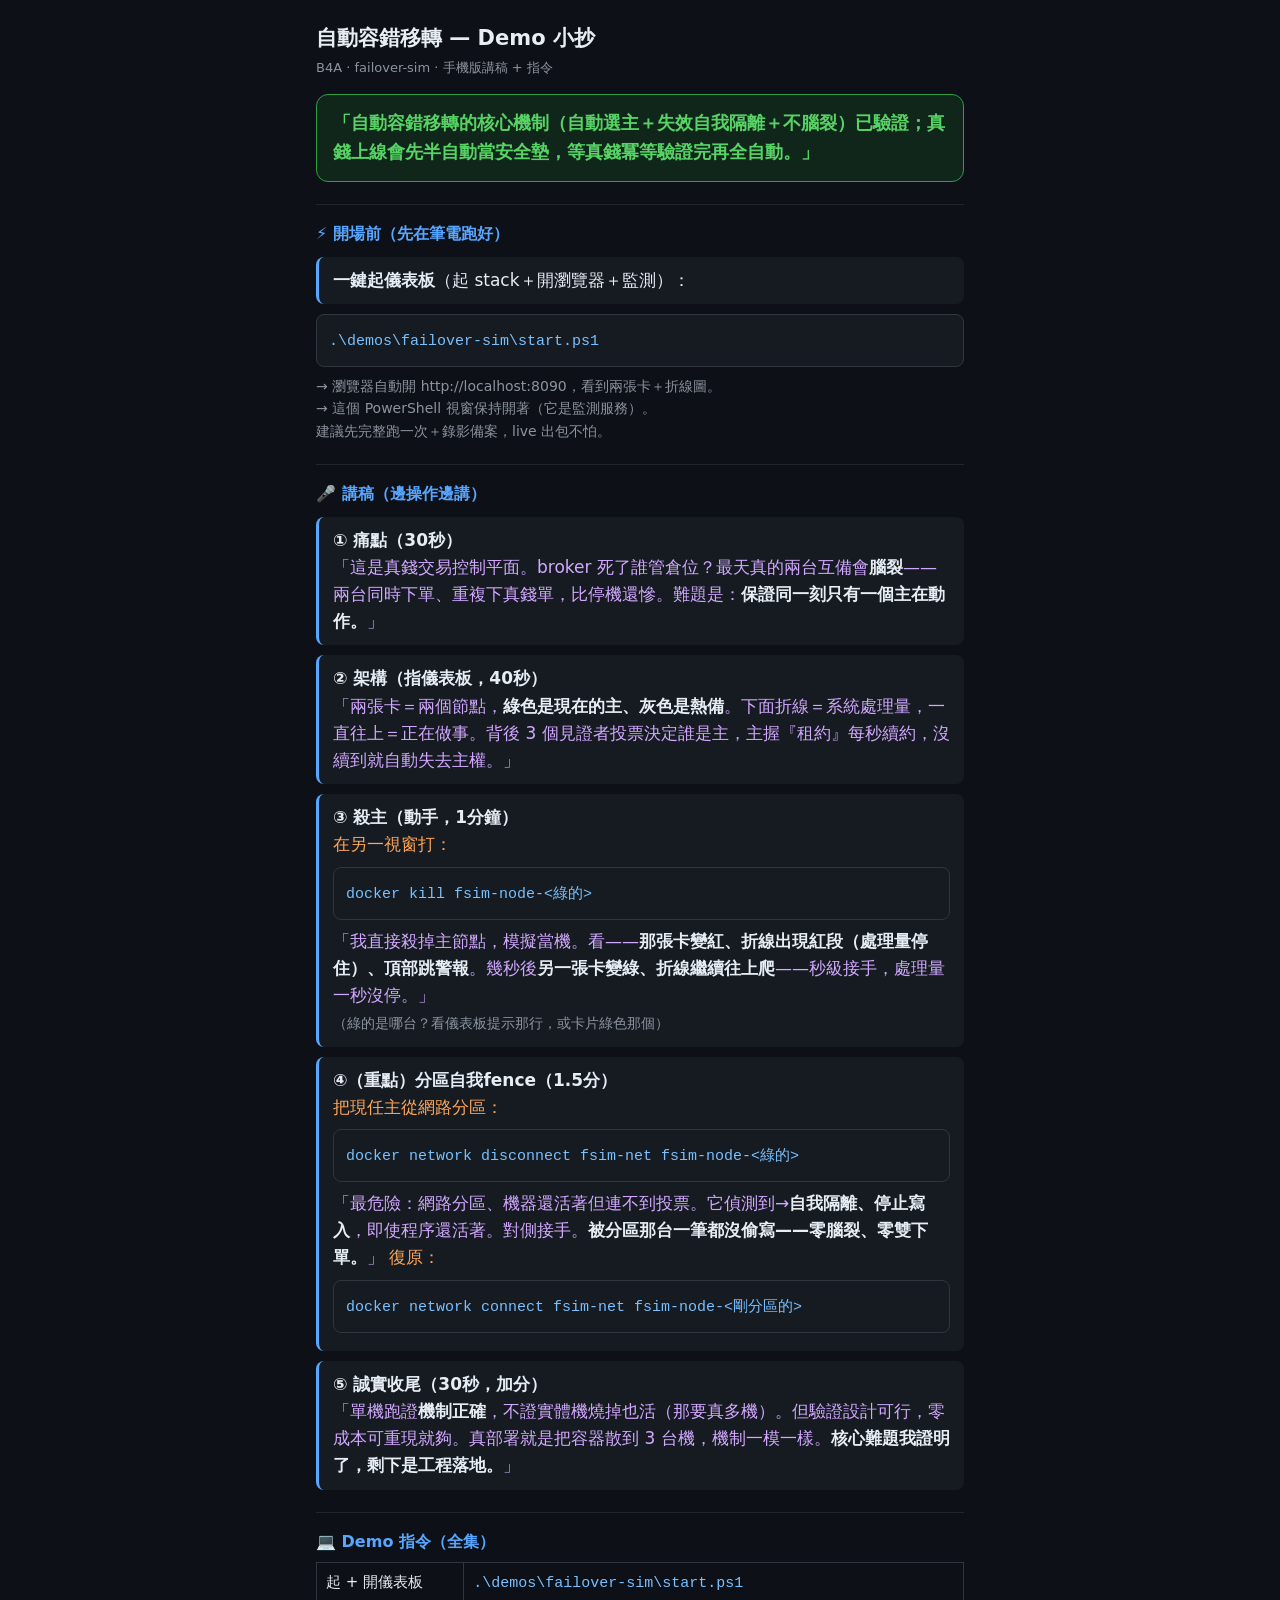
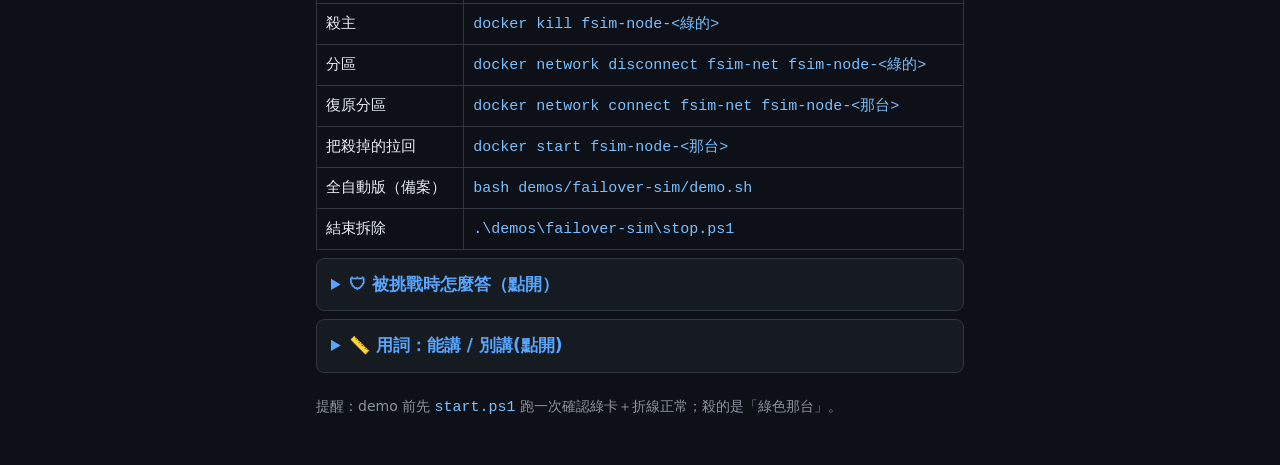
==== demos/failover-sim/CHEATSHEET.html @ 5a6b8440 "docs(failover-sim): 手機版 demo 小抄(講稿+指令+防守Q&A+用詞、響應式深色) Co-Authored-By: Claude Opus 4.8 <noreply@anthr" ====
<!DOCTYPE html>
<html lang="zh-Hant">
<head>
<meta charset="utf-8">
<meta name="viewport" content="width=device-width, initial-scale=1">
<title>自動容錯移轉 Demo 小抄</title>
<style>
  *{box-sizing:border-box;-webkit-tap-highlight-color:transparent;}
  body{margin:0;background:#0d1117;color:#e6edf3;font-family:"Microsoft JhengHei","Segoe UI",system-ui,sans-serif;line-height:1.6;font-size:17px;}
  .wrap{max-width:680px;margin:0 auto;padding:16px 16px 60px;}
  h1{font-size:21px;margin:6px 0 2px;}
  .tag{color:#8b949e;font-size:13px;margin-bottom:16px;}
  .one{background:#10261a;border:1px solid #2ea043;border-radius:12px;padding:14px 16px;font-size:18px;font-weight:700;color:#56d364;margin-bottom:18px;}
  h2{font-size:16px;color:#58a6ff;border-top:1px solid #21262d;padding-top:16px;margin:22px 0 8px;}
  .step{background:#161b22;border-left:3px solid #58a6ff;border-radius:8px;padding:10px 14px;margin:10px 0;}
  .step b{color:#e6edf3;}
  .say{color:#d2a8ff;}
  .do{color:#ffa657;}
  pre{background:#161b22;border:1px solid #30363d;border-radius:8px;padding:12px;overflow-x:auto;margin:8px 0;}
  code{font-family:"Cascadia Code",Consolas,monospace;font-size:15px;color:#79c0ff;white-space:pre;}
  .warn{color:#ff7b72;} .ok{color:#56d364;} .dim{color:#8b949e;font-size:14px;}
  details{background:#161b22;border:1px solid #30363d;border-radius:8px;padding:0 14px;margin:8px 0;}
  summary{cursor:pointer;padding:12px 0;font-weight:600;color:#58a6ff;}
  details[open]{padding-bottom:12px;}
  .q{color:#ffa657;font-weight:600;margin-top:8px;} .a{margin:2px 0 10px;}
  table{width:100%;border-collapse:collapse;font-size:15px;margin:8px 0;}
  td{border:1px solid #30363d;padding:7px 9px;vertical-align:top;}
</style>
</head>
<body>
<div class="wrap">
  <h1>自動容錯移轉 — Demo 小抄</h1>
  <div class="tag">B4A · failover-sim · 手機版講稿 + 指令</div>

  <div class="one">「自動容錯移轉的核心機制（自動選主＋失效自我隔離＋不腦裂）已驗證；真錢上線會先半自動當安全墊，等真錢冪等驗證完再全自動。」</div>

  <h2>⚡ 開場前（先在筆電跑好）</h2>
  <div class="step"><b>一鍵起儀表板</b>（起 stack＋開瀏覽器＋監測）：</div>
  <pre><code>.\demos\failover-sim\start.ps1</code></pre>
  <div class="dim">→ 瀏覽器自動開 http://localhost:8090，看到兩張卡＋折線圖。</div>
  <div class="dim">→ 這個 PowerShell 視窗保持開著（它是監測服務）。</div>
  <div class="dim warn">建議先完整跑一次＋錄影備案，live 出包不怕。</div>

  <h2>🎤 講稿（邊操作邊講）</h2>

  <div class="step"><b>① 痛點（30秒）</b><br>
  <span class="say">「這是真錢交易控制平面。broker 死了誰管倉位？最天真的兩台互備會<b>腦裂</b>——兩台同時下單、重複下真錢單，比停機還慘。難題是：<b>保證同一刻只有一個主在動作。</b>」</span></div>

  <div class="step"><b>② 架構（指儀表板，40秒）</b><br>
  <span class="say">「兩張卡＝兩個節點，<b>綠色是現在的主、灰色是熱備</b>。下面折線＝系統處理量，一直往上＝正在做事。背後 3 個見證者投票決定誰是主，主握『租約』每秒續約，沒續到就自動失去主權。」</span></div>

  <div class="step"><b>③ 殺主（動手，1分鐘）</b><br>
  <span class="do">在另一視窗打：</span>
  <pre><code>docker kill fsim-node-<綠的></code></pre>
  <span class="say">「我直接殺掉主節點，模擬當機。看——<b>那張卡變紅、折線出現紅段（處理量停住）、頂部跳警報</b>。幾秒後<b>另一張卡變綠、折線繼續往上爬</b>——秒級接手，處理量一秒沒停。」</span><br>
  <span class="dim">（綠的是哪台？看儀表板提示那行，或卡片綠色那個）</span></div>

  <div class="step"><b>④（重點）分區自我fence（1.5分）</b><br>
  <span class="do">把現任主從網路分區：</span>
  <pre><code>docker network disconnect fsim-net fsim-node-<綠的></code></pre>
  <span class="say">「最危險：網路分區、機器還活著但連不到投票。它偵測到→<b>自我隔離、停止寫入</b>，即使程序還活著。對側接手。<b>被分區那台一筆都沒偷寫——零腦裂、零雙下單。</b>」</span>
  <span class="do">復原：</span>
  <pre><code>docker network connect fsim-net fsim-node-<剛分區的></code></pre></div>

  <div class="step"><b>⑤ 誠實收尾（30秒，加分）</b><br>
  <span class="say">「單機跑證<b>機制正確</b>，不證實體機燒掉也活（那要真多機）。但驗證設計可行，零成本可重現就夠。真部署就是把容器散到 3 台機，機制一模一樣。<b>核心難題我證明了，剩下是工程落地。</b>」</span></div>

  <h2>💻 Demo 指令（全集）</h2>
  <table>
    <tr><td>起 + 開儀表板</td><td><code>.\demos\failover-sim\start.ps1</code></td></tr>
    <tr><td>殺主</td><td><code>docker kill fsim-node-&lt;綠的&gt;</code></td></tr>
    <tr><td>分區</td><td><code>docker network disconnect fsim-net fsim-node-&lt;綠的&gt;</code></td></tr>
    <tr><td>復原分區</td><td><code>docker network connect fsim-net fsim-node-&lt;那台&gt;</code></td></tr>
    <tr><td>把殺掉的拉回</td><td><code>docker start fsim-node-&lt;那台&gt;</code></td></tr>
    <tr><td>全自動版（備案）</td><td><code>bash demos/failover-sim/demo.sh</code></td></tr>
    <tr><td>結束拆除</td><td><code>.\demos\failover-sim\stop.ps1</code></td></tr>
  </table>

  <details><summary>🛡 被挑戰時怎麼答（點開）</summary>
    <div class="q">Q：單機模擬，真多機呢？</div>
    <div class="a">A：單機證機制正確；真多機網路要實測，但用的是<b>真 etcd 共識</b>、機制一樣。</div>
    <div class="q">Q：真錢自動切不危險？</div>
    <div class="a">A：正是為什麼真錢我選<b>半自動（人工閘）</b>——機制是自動的，但真錢加一道確認，等冪等層驗完再放全自動。<b>刻意的安全決策。</b></div>
    <div class="q">Q：怎麼證明沒腦裂？</div>
    <div class="a">A：<b>自我 fence</b>——失去租約的舊主自己停寫；折線紅段就是它停手，work 計數全程<b>單一寫者、沒被兩個主重複寫</b>。</div>
    <div class="q">Q：為什麼不用 Kubernetes？</div>
    <div class="a">A：k8s 解多節點調度，但 broker 是<b>有狀態單例</b>，k8s 不自動解狀態複製、也管不到「交易所無法 fence」。我用租約自我 fence 直接解,比上整套 k8s 輕。</div>
    <div class="q">Q：etcd 自己掛了？</div>
    <div class="a">A：3 個組多數決，掛 1 個還能跑；掛 2 個才停——<b>寧可停也不腦裂</b>。</div>
  </details>

  <details><summary>📏 用詞：能講 / 別講(點開)</summary>
    <div class="q ok">✅ 可以講</div>
    <table>
      <tr><td>自動容錯移轉（機制）</td><td>主死→備機自動秒級接手（已證）</td></tr>
      <tr><td>容錯 / 暖備</td><td>容得下一台死、備機是熱的</td></tr>
    </table>
    <div class="q warn">✗ 別講(會被打)</div>
    <table>
      <tr><td>✗ 完整高可用系統做好了</td><td>狀態+流量+多機還沒</td></tr>
      <tr><td>✗ 真錢已全自動容錯</td><td>真錢 failover 還沒接好/驗過</td></tr>
    </table>
  </details>

  <div class="dim" style="margin-top:22px;">提醒：demo 前先 <code>start.ps1</code> 跑一次確認綠卡＋折線正常；殺的是「綠色那台」。</div>
</div>
</body>
</html>
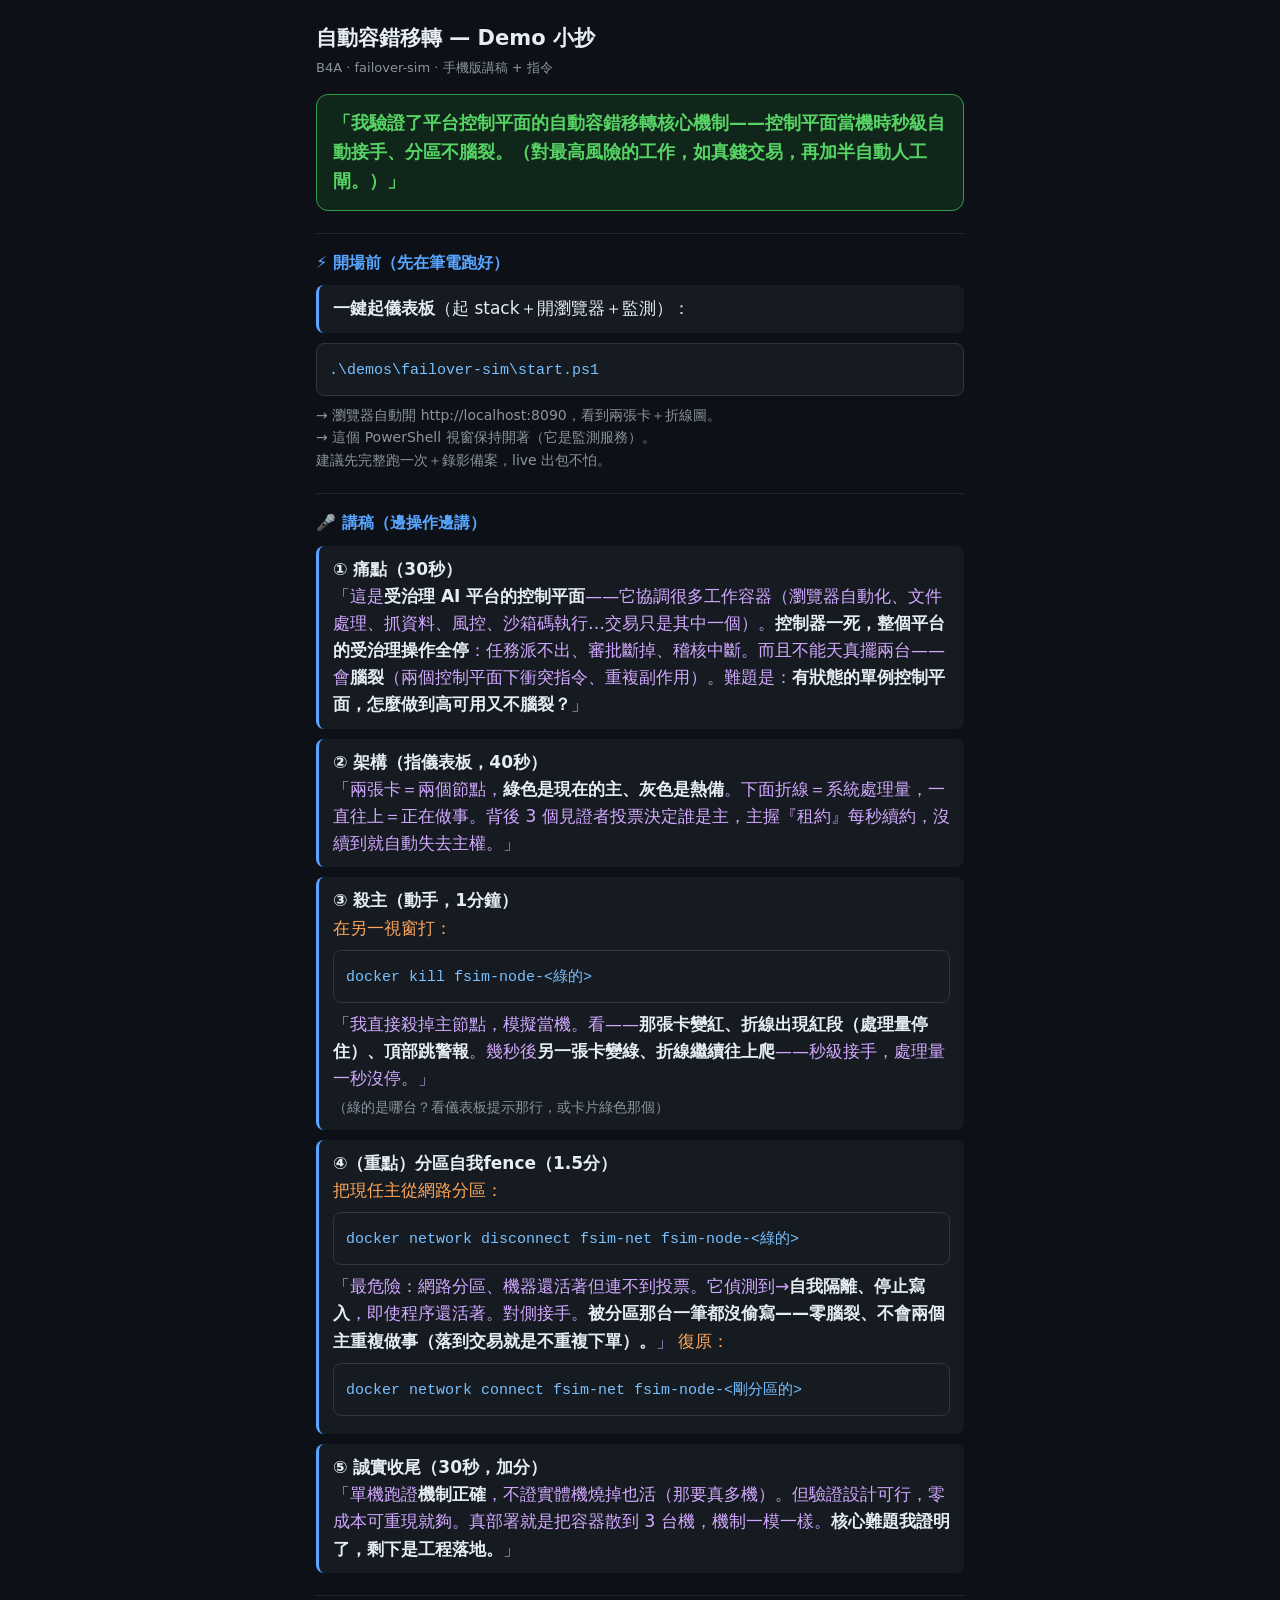
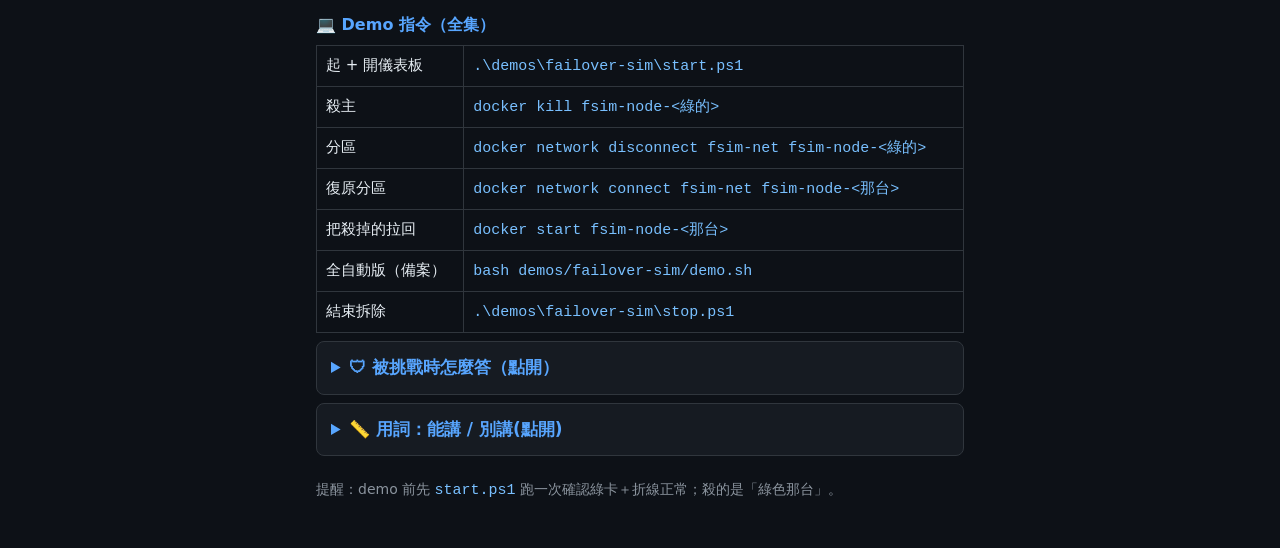
==== commit f0849b32: "docs(failover-sim): 小抄改框架(平台控制平面高可用為主、交易只是其中一個工作) 回應「重點不一定在真錢交易、還會部署其他容器」:① 痛點改成『受治理AI平台控制平面協調很多 容器(" ====
--- a/demos/failover-sim/CHEATSHEET.html
+++ b/demos/failover-sim/CHEATSHEET.html
@@ -32,7 +32,7 @@
   <h1>自動容錯移轉 — Demo 小抄</h1>
   <div class="tag">B4A · failover-sim · 手機版講稿 + 指令</div>
 
-  <div class="one">「自動容錯移轉的核心機制（自動選主＋失效自我隔離＋不腦裂）已驗證；真錢上線會先半自動當安全墊，等真錢冪等驗證完再全自動。」</div>
+  <div class="one">「我驗證了<b>平台控制平面的自動容錯移轉核心機制</b>——控制平面當機時<b>秒級自動接手、分區不腦裂</b>。（對最高風險的工作，如真錢交易，再加半自動人工閘。）」</div>
 
   <h2>⚡ 開場前（先在筆電跑好）</h2>
   <div class="step"><b>一鍵起儀表板</b>（起 stack＋開瀏覽器＋監測）：</div>
@@ -44,7 +44,7 @@
   <h2>🎤 講稿（邊操作邊講）</h2>
 
   <div class="step"><b>① 痛點（30秒）</b><br>
-  <span class="say">「這是真錢交易控制平面。broker 死了誰管倉位？最天真的兩台互備會<b>腦裂</b>——兩台同時下單、重複下真錢單，比停機還慘。難題是：<b>保證同一刻只有一個主在動作。</b>」</span></div>
+  <span class="say">「這是<b>受治理 AI 平台的控制平面</b>——它協調很多工作容器（瀏覽器自動化、文件處理、抓資料、風控、沙箱碼執行…交易只是其中一個）。<b>控制器一死，整個平台的受治理操作全停</b>：任務派不出、審批斷掉、稽核中斷。而且不能天真擺兩台——會<b>腦裂</b>（兩個控制平面下衝突指令、重複副作用）。難題是：<b>有狀態的單例控制平面，怎麼做到高可用又不腦裂？</b>」</span></div>
 
   <div class="step"><b>② 架構（指儀表板，40秒）</b><br>
   <span class="say">「兩張卡＝兩個節點，<b>綠色是現在的主、灰色是熱備</b>。下面折線＝系統處理量，一直往上＝正在做事。背後 3 個見證者投票決定誰是主，主握『租約』每秒續約，沒續到就自動失去主權。」</span></div>
@@ -58,7 +58,7 @@
   <div class="step"><b>④（重點）分區自我fence（1.5分）</b><br>
   <span class="do">把現任主從網路分區：</span>
   <pre><code>docker network disconnect fsim-net fsim-node-<綠的></code></pre>
-  <span class="say">「最危險：網路分區、機器還活著但連不到投票。它偵測到→<b>自我隔離、停止寫入</b>，即使程序還活著。對側接手。<b>被分區那台一筆都沒偷寫——零腦裂、零雙下單。</b>」</span>
+  <span class="say">「最危險：網路分區、機器還活著但連不到投票。它偵測到→<b>自我隔離、停止寫入</b>，即使程序還活著。對側接手。<b>被分區那台一筆都沒偷寫——零腦裂、不會兩個主重複做事（落到交易就是不重複下單）。</b>」</span>
   <span class="do">復原：</span>
   <pre><code>docker network connect fsim-net fsim-node-<剛分區的></code></pre></div>
 
